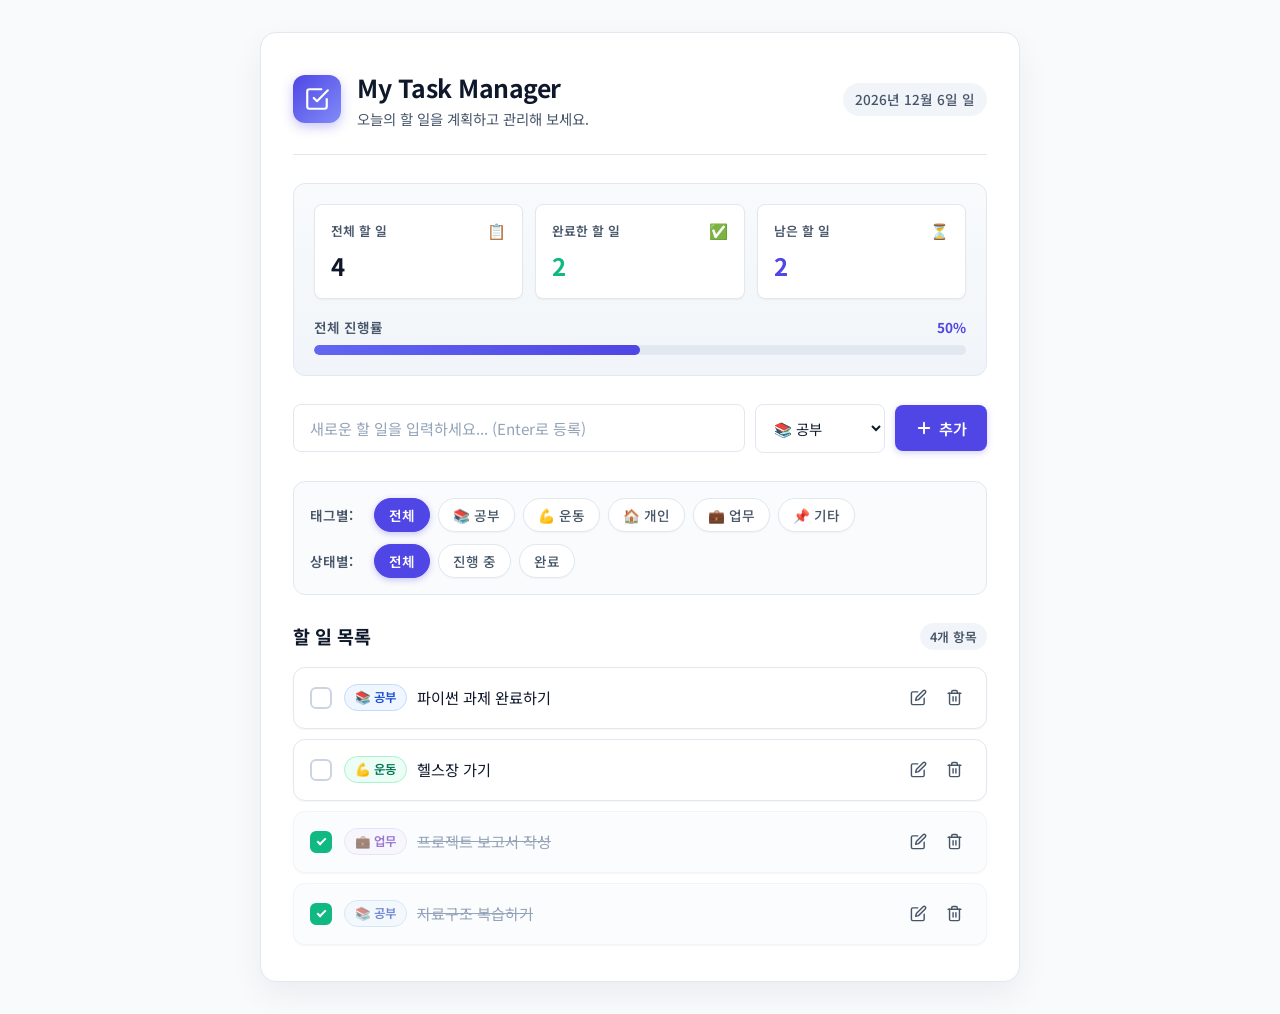
==== index.html @ 98543027 "Add My Task Manager and development notes" ====
<!DOCTYPE html>
<html lang="ko">
<head>
  <meta charset="UTF-8">
  <meta name="viewport" content="width=device-width, initial-scale=1.0">
  <title>My Task Manager - 태그 및 필터 기반 할 일 관리</title>
  <!-- 구글 폰트 (Pretendard 대체용 Noto Sans KR) -->
  <link rel="preconnect" href="https://fonts.googleapis.com">
  <link rel="preconnect" href="https://fonts.gstatic.com" crossorigin>
  <link href="https://fonts.googleapis.com/css2?family=Noto+Sans+KR:wght@300;400;500;600;700&display=swap" rel="stylesheet">
  <!-- 외부 스타일시트 연결 -->
  <link rel="stylesheet" href="style.css">
</head>
<body>
  <!-- 메인 위젯 컨테이너 -->
  <main class="app-container">
    <!-- 헤더 영역 -->
    <header class="app-header">
      <div class="header-icon-wrapper">
        <svg class="header-icon" viewBox="0 0 24 24" fill="none" stroke="currentColor" stroke-width="2" stroke-linecap="round" stroke-linejoin="round">
          <path d="M9 11l3 3L22 4"></path>
          <path d="M21 12v7a2 2 0 0 1-2 2H5a2 2 0 0 1-2-2V5a2 2 0 0 1 2-2h11"></path>
        </svg>
      </div>
      <div class="header-content">
        <h1 class="app-title">My Task Manager</h1>
        <p class="app-subtitle">오늘의 할 일을 계획하고 관리해 보세요.</p>
      </div>
      <div class="header-date" id="current-date-display"></div>
    </header>

    <!-- 진행 현황 대시보드 섹션 -->
    <section class="stats-card-container" aria-label="진행 현황 대시보드">
      <div class="stats-grid">
        <!-- 전체 할 일 카드 -->
        <div class="stat-card">
          <div class="stat-card-header">
            <span class="stat-label">전체 할 일</span>
            <span class="stat-icon-badge total">📋</span>
          </div>
          <div class="stat-value" id="stat-total">0</div>
        </div>

        <!-- 완료한 할 일 카드 -->
        <div class="stat-card">
          <div class="stat-card-header">
            <span class="stat-label">완료한 할 일</span>
            <span class="stat-icon-badge completed">✅</span>
          </div>
          <div class="stat-value" id="stat-completed">0</div>
        </div>

        <!-- 남은 할 일 카드 -->
        <div class="stat-card">
          <div class="stat-card-header">
            <span class="stat-label">남은 할 일</span>
            <span class="stat-icon-badge pending">⏳</span>
          </div>
          <div class="stat-value" id="stat-pending">0</div>
        </div>
      </div>

      <!-- 진행률 바 섹션 -->
      <div class="progress-wrapper">
        <div class="progress-info">
          <span class="progress-title">전체 진행률</span>
          <span class="progress-percentage" id="progress-text">0%</span>
        </div>
        <div class="progress-bar-track" role="progressbar" aria-valuenow="0" aria-valuemin="0" aria-valuemax="100">
          <div class="progress-bar-fill" id="progress-fill" style="width: 0%;"></div>
        </div>
      </div>
    </section>

    <!-- 할 일 등록 입력 영역 -->
    <section class="input-card" aria-label="새로운 할 일 등록">
      <form id="todo-form" class="todo-form" autocomplete="off">
        <div class="form-row">
          <!-- 할 일 내용 입력 필드 -->
          <div class="input-field-group">
            <label for="todo-input" class="visually-hidden">할 일 내용</label>
            <input 
              type="text" 
              id="todo-input" 
              class="todo-input" 
              placeholder="새로운 할 일을 입력하세요... (Enter로 등록)" 
              maxlength="150"
              required
            >
          </div>

          <!-- 태그 선택 드롭다운 -->
          <div class="select-field-group">
            <label for="todo-tag-select" class="visually-hidden">태그 선택</label>
            <select id="todo-tag-select" class="todo-tag-select">
              <option value="공부">📚 공부</option>
              <option value="운동">💪 운동</option>
              <option value="개인">🏠 개인</option>
              <option value="업무">💼 업무</option>
              <option value="기타">📌 기타</option>
            </select>
          </div>

          <!-- 추가 버튼 -->
          <button type="submit" id="add-btn" class="btn btn-primary add-btn">
            <svg class="btn-icon" viewBox="0 0 24 24" fill="none" stroke="currentColor" stroke-width="2.5" stroke-linecap="round" stroke-linejoin="round">
              <line x1="12" y1="5" x2="12" y2="19"></line>
              <line x1="5" y1="12" x2="19" y2="12"></line>
            </svg>
            <span>추가</span>
          </button>
        </div>
        <!-- 입력 유효성 피드백 메시지 (경고 등) -->
        <p id="input-error" class="input-error-msg" style="display: none;"></p>
      </form>
    </section>

    <!-- 필터 영역 (태그 필터 + 상태 필터) -->
    <section class="filter-section" aria-label="할 일 필터링 옵션">
      <!-- 태그별 필터 버튼 그룹 -->
      <div class="filter-group">
        <span class="filter-label">태그별:</span>
        <div class="filter-buttons-wrapper" id="tag-filter-group" role="group" aria-label="태그별 필터">
          <button type="button" class="filter-chip active" data-tag="ALL">전체</button>
          <button type="button" class="filter-chip" data-tag="공부">📚 공부</button>
          <button type="button" class="filter-chip" data-tag="운동">💪 운동</button>
          <button type="button" class="filter-chip" data-tag="개인">🏠 개인</button>
          <button type="button" class="filter-chip" data-tag="업무">💼 업무</button>
          <button type="button" class="filter-chip" data-tag="기타">📌 기타</button>
        </div>
      </div>

      <!-- 완료 상태별 필터 버튼 그룹 -->
      <div class="filter-group">
        <span class="filter-label">상태별:</span>
        <div class="filter-buttons-wrapper" id="status-filter-group" role="group" aria-label="완료 상태 필터">
          <button type="button" class="filter-chip active" data-status="ALL">전체</button>
          <button type="button" class="filter-chip" data-status="ACTIVE">진행 중</button>
          <button type="button" class="filter-chip" data-status="COMPLETED">완료</button>
        </div>
      </div>
    </section>

    <!-- 할 일 목록 영역 -->
    <section class="todo-list-section" aria-label="할 일 목록">
      <div class="list-header">
        <h2 class="list-title">할 일 목록</h2>
        <span class="list-count-badge" id="list-count-badge">0개 항목</span>
      </div>

      <!-- 할 일 아이템 목록 (UL) -->
      <ul id="todo-list" class="todo-list" aria-live="polite">
        <!-- JavaScript에 의해 동적으로 렌더링됩니다 -->
      </ul>

      <!-- 빈 상태 (Empty State) 메시지 안내 영역 -->
      <div id="empty-state" class="empty-state" style="display: none;">
        <div class="empty-icon-wrapper">
          <svg class="empty-icon" viewBox="0 0 24 24" fill="none" stroke="currentColor" stroke-width="1.5">
            <circle cx="12" cy="12" r="10"></circle>
            <path d="M8 12h8"></path>
          </svg>
        </div>
        <h3 class="empty-title" id="empty-title">등록된 할 일이 없습니다.</h3>
        <p class="empty-desc" id="empty-desc">새로운 할 일을 추가하여 하루를 계획해 보세요!</p>
      </div>
    </section>
  </main>

  <!-- 자바스크립트 파일 연결 -->
  <script src="script.js"></script>
</body>
</html>
---- style.css ----
/* ==========================================================================
   My Task Manager - Style Sheets
   10년차 시니어 프론트엔드 & UI/UX 디자이너 감성의 모던 미니멀 스타일
   ========================================================================== */

/* --------------------------------------------------------------------------
   1. CSS Reset & Global Variables
   -------------------------------------------------------------------------- */
:root {
  /* 주요 테마 색상 (Indigo & Blue System) */
  --primary: #4f46e5;
  --primary-hover: #4338ca;
  --primary-light: #eef2ff;
  --primary-focus-ring: rgba(79, 70, 229, 0.25);

  /* 중립 색상 (Neutrals & Backgrounds) */
  --bg-page: #f8fafc;
  --bg-card: #ffffff;
  --bg-input: #ffffff;
  --bg-hover: #f1f5f9;

  /* 텍스트 색상 */
  --text-main: #0f172a;
  --text-secondary: #475569;
  --text-muted: #94a3b8;
  --text-completed: #94a3b8;

  /* 테두리 색상 */
  --border-light: #e2e8f0;
  --border-subtle: #f1f5f9;
  --border-focus: #6366f1;

  /* 기능성 색상 (Alerts & Status) */
  --danger: #ef4444;
  --danger-hover: #dc2626;
  --danger-light: #fef2f2;
  --success: #10b981;
  --success-light: #ecfdf5;

  /* 태그별 고유 테마 색상 (배경, 텍스트, 테두리) */
  --tag-study-bg: #eff6ff;
  --tag-study-text: #1d4ed8;
  --tag-study-border: #bfdbfe;

  --tag-workout-bg: #ecfdf5;
  --tag-workout-text: #047857;
  --tag-workout-border: #a7f3d0;

  --tag-personal-bg: #fffbeb;
  --tag-personal-text: #b45309;
  --tag-personal-border: #fde68a;

  --tag-work-bg: #f5f3ff;
  --tag-work-text: #6d28d9;
  --tag-work-border: #ddd6fe;

  --tag-other-bg: #f1f5f9;
  --tag-other-text: #334155;
  --tag-other-border: #cbd5e1;

  /* 그림자 시스템 (Layered Elevation) */
  --shadow-xs: 0 1px 2px rgba(0, 0, 0, 0.04);
  --shadow-sm: 0 1px 3px rgba(0, 0, 0, 0.06), 0 1px 2px rgba(0, 0, 0, 0.04);
  --shadow-md: 0 4px 6px -1px rgba(0, 0, 0, 0.07), 0 2px 4px -2px rgba(0, 0, 0, 0.05);
  --shadow-lg: 0 10px 15px -3px rgba(0, 0, 0, 0.08), 0 4px 6px -4px rgba(0, 0, 0, 0.04);
  --shadow-card: 0 12px 32px rgba(15, 23, 42, 0.06);

  /* 타이포그래피 */
  --font-family: 'Noto Sans KR', -apple-system, BlinkMacSystemFont, 'Segoe UI', Roboto, Helvetica, Arial, sans-serif;
  --radius-sm: 8px;
  --radius-md: 12px;
  --radius-lg: 16px;
  --radius-full: 9999px;

  /* 트랜지션 */
  --transition-fast: 0.15s ease;
  --transition-normal: 0.25s ease;
}

*, *::before, *::after {
  box-sizing: border-box;
  margin: 0;
  padding: 0;
}

body {
  font-family: var(--font-family);
  background-color: var(--bg-page);
  color: var(--text-main);
  line-height: 1.5;
  min-height: 100vh;
  padding: 32px 16px;
  display: flex;
  justify-content: center;
  align-items: flex-start;
  -webkit-font-smoothing: antialiased;
  -moz-osx-font-smoothing: grayscale;
}

/* 접근성 숨김 처리 */
.visually-hidden {
  position: absolute;
  width: 1px;
  height: 1px;
  padding: 0;
  margin: -1px;
  overflow: hidden;
  clip: rect(0, 0, 0, 0);
  white-space: nowrap;
  border: 0;
}

/* --------------------------------------------------------------------------
   2. Main Container Layout
   -------------------------------------------------------------------------- */
.app-container {
  width: 100%;
  max-width: 760px;
  background-color: var(--bg-card);
  border-radius: var(--radius-lg);
  box-shadow: var(--shadow-card);
  border: 1px solid var(--border-light);
  padding: 36px 32px;
  display: flex;
  flex-direction: column;
  gap: 28px;
  animation: fadeIn 0.4s ease-out;
}

@keyframes fadeIn {
  from {
    opacity: 0;
    transform: translateY(10px);
  }
  to {
    opacity: 1;
    transform: translateY(0);
  }
}

/* --------------------------------------------------------------------------
   3. App Header
   -------------------------------------------------------------------------- */
.app-header {
  display: flex;
  align-items: center;
  gap: 16px;
  padding-bottom: 24px;
  border-bottom: 1px solid var(--border-light);
  position: relative;
}

.header-icon-wrapper {
  width: 48px;
  height: 48px;
  background: linear-gradient(135deg, var(--primary), #818cf8);
  border-radius: var(--radius-md);
  display: flex;
  align-items: center;
  justify-content: center;
  color: #ffffff;
  flex-shrink: 0;
  box-shadow: 0 4px 12px rgba(79, 70, 229, 0.3);
}

.header-icon {
  width: 26px;
  height: 26px;
}

.header-content {
  flex: 1;
}

.app-title {
  font-size: 1.55rem;
  font-weight: 700;
  color: var(--text-main);
  letter-spacing: -0.02em;
}

.app-subtitle {
  font-size: 0.9rem;
  color: var(--text-secondary);
  margin-top: 2px;
}

.header-date {
  font-size: 0.85rem;
  color: var(--text-secondary);
  font-weight: 500;
  background: var(--bg-hover);
  padding: 6px 12px;
  border-radius: var(--radius-full);
}

/* --------------------------------------------------------------------------
   4. Stats & Progress Dashboard
   -------------------------------------------------------------------------- */
.stats-card-container {
  background: linear-gradient(180deg, #f8fafc 0%, #f1f5f9 100%);
  border-radius: var(--radius-md);
  padding: 20px;
  border: 1px solid var(--border-light);
  display: flex;
  flex-direction: column;
  gap: 18px;
}

.stats-grid {
  display: grid;
  grid-template-columns: repeat(3, 1fr);
  gap: 12px;
}

.stat-card {
  background: var(--bg-card);
  border-radius: var(--radius-sm);
  padding: 14px 16px;
  border: 1px solid var(--border-light);
  box-shadow: var(--shadow-xs);
  transition: transform var(--transition-fast), box-shadow var(--transition-fast);
}

.stat-card:hover {
  transform: translateY(-2px);
  box-shadow: var(--shadow-sm);
}

.stat-card-header {
  display: flex;
  align-items: center;
  justify-content: space-between;
  margin-bottom: 6px;
}

.stat-label {
  font-size: 0.8rem;
  font-weight: 600;
  color: var(--text-secondary);
}

.stat-icon-badge {
  font-size: 0.95rem;
}

.stat-value {
  font-size: 1.5rem;
  font-weight: 700;
  color: var(--text-main);
}

#stat-completed {
  color: var(--success);
}

#stat-pending {
  color: var(--primary);
}

/* 진행률 바 */
.progress-wrapper {
  display: flex;
  flex-direction: column;
  gap: 8px;
}

.progress-info {
  display: flex;
  justify-content: space-between;
  align-items: center;
  font-size: 0.85rem;
  font-weight: 600;
}

.progress-title {
  color: var(--text-secondary);
}

.progress-percentage {
  color: var(--primary);
  font-weight: 700;
}

.progress-bar-track {
  width: 100%;
  height: 10px;
  background-color: #e2e8f0;
  border-radius: var(--radius-full);
  overflow: hidden;
  position: relative;
}

.progress-bar-fill {
  height: 100%;
  background: linear-gradient(90deg, #6366f1, var(--primary));
  border-radius: var(--radius-full);
  transition: width 0.4s cubic-bezier(0.4, 0, 0.2, 1);
}

/* --------------------------------------------------------------------------
   5. Todo Input Section
   -------------------------------------------------------------------------- */
.input-card {
  background: var(--bg-card);
  border-radius: var(--radius-md);
}

.form-row {
  display: flex;
  gap: 10px;
  align-items: center;
}

.input-field-group {
  flex: 1;
  position: relative;
}

.todo-input {
  width: 100%;
  padding: 12px 16px;
  font-size: 0.95rem;
  font-family: inherit;
  color: var(--text-main);
  background-color: var(--bg-input);
  border: 1.5px solid var(--border-light);
  border-radius: var(--radius-sm);
  outline: none;
  transition: border-color var(--transition-fast), box-shadow var(--transition-fast);
}

.todo-input:focus {
  border-color: var(--border-focus);
  box-shadow: 0 0 0 3px var(--primary-focus-ring);
}

.todo-input::placeholder {
  color: var(--text-muted);
}

.select-field-group {
  width: 130px;
  flex-shrink: 0;
}

.todo-tag-select {
  width: 100%;
  padding: 12px 14px;
  font-size: 0.9rem;
  font-family: inherit;
  color: var(--text-main);
  background-color: var(--bg-input);
  border: 1.5px solid var(--border-light);
  border-radius: var(--radius-sm);
  outline: none;
  cursor: pointer;
  transition: border-color var(--transition-fast), box-shadow var(--transition-fast);
}

.todo-tag-select:focus {
  border-color: var(--border-focus);
  box-shadow: 0 0 0 3px var(--primary-focus-ring);
}

/* 공통 버튼 */
.btn {
  display: inline-flex;
  align-items: center;
  justify-content: center;
  gap: 6px;
  padding: 12px 20px;
  font-size: 0.95rem;
  font-weight: 600;
  font-family: inherit;
  border-radius: var(--radius-sm);
  border: none;
  cursor: pointer;
  transition: background-color var(--transition-fast), transform var(--transition-fast), box-shadow var(--transition-fast);
  white-space: nowrap;
}

.btn-primary {
  background-color: var(--primary);
  color: #ffffff;
  box-shadow: 0 2px 6px rgba(79, 70, 229, 0.25);
}

.btn-primary:hover {
  background-color: var(--primary-hover);
  box-shadow: 0 4px 10px rgba(79, 70, 229, 0.35);
}

.btn-primary:active {
  transform: scale(0.98);
}

.btn-icon {
  width: 18px;
  height: 18px;
}

.input-error-msg {
  color: var(--danger);
  font-size: 0.85rem;
  margin-top: 8px;
  font-weight: 500;
  animation: shake 0.3s ease-in-out;
}

@keyframes shake {
  0%, 100% { transform: translateX(0); }
  25% { transform: translateX(-4px); }
  75% { transform: translateX(4px); }
}

/* --------------------------------------------------------------------------
   6. Filters Section (Tag & Status Filters)
   -------------------------------------------------------------------------- */
.filter-section {
  display: flex;
  flex-direction: column;
  gap: 12px;
  background-color: #fafbfd;
  padding: 16px;
  border-radius: var(--radius-md);
  border: 1px solid var(--border-light);
}

.filter-group {
  display: flex;
  align-items: center;
  gap: 12px;
  flex-wrap: wrap;
}

.filter-label {
  font-size: 0.85rem;
  font-weight: 600;
  color: var(--text-secondary);
  min-width: 52px;
}

.filter-buttons-wrapper {
  display: flex;
  flex-wrap: wrap;
  gap: 8px;
  flex: 1;
}

/* 필터 칩(버튼) 스타일 */
.filter-chip {
  padding: 6px 14px;
  font-size: 0.85rem;
  font-weight: 500;
  font-family: inherit;
  color: var(--text-secondary);
  background-color: #ffffff;
  border: 1px solid var(--border-light);
  border-radius: var(--radius-full);
  cursor: pointer;
  transition: all var(--transition-fast);
  box-shadow: var(--shadow-xs);
  user-select: none;
}

.filter-chip:hover {
  background-color: var(--bg-hover);
  color: var(--text-main);
  border-color: #cbd5e1;
}

/* 활성화된 필터 칩 스타일 */
.filter-chip.active {
  background-color: var(--primary);
  color: #ffffff;
  border-color: var(--primary);
  font-weight: 600;
  box-shadow: 0 2px 6px rgba(79, 70, 229, 0.3);
}

/* --------------------------------------------------------------------------
   7. Todo List Section
   -------------------------------------------------------------------------- */
.todo-list-section {
  display: flex;
  flex-direction: column;
  gap: 16px;
}

.list-header {
  display: flex;
  align-items: center;
  justify-content: space-between;
}

.list-title {
  font-size: 1.15rem;
  font-weight: 700;
  color: var(--text-main);
}

.list-count-badge {
  font-size: 0.8rem;
  font-weight: 600;
  color: var(--text-secondary);
  background: var(--bg-hover);
  padding: 4px 10px;
  border-radius: var(--radius-full);
}

.todo-list {
  list-style: none;
  display: flex;
  flex-direction: column;
  gap: 10px;
}

/* 개별 할 일 아이템 카드 */
.todo-item {
  background-color: #ffffff;
  border: 1px solid var(--border-light);
  border-radius: var(--radius-md);
  padding: 14px 16px;
  display: flex;
  align-items: center;
  gap: 12px;
  box-shadow: var(--shadow-xs);
  transition: all var(--transition-normal);
}

.todo-item:hover {
  box-shadow: var(--shadow-md);
  border-color: #cbd5e1;
}

/* 완료된 상태의 카드 */
.todo-item.completed {
  background-color: #fbfcfd;
  border-color: var(--border-subtle);
}

.todo-item.completed .todo-text {
  text-decoration: line-through;
  color: var(--text-completed);
}

.todo-item.completed .tag-badge {
  opacity: 0.65;
  filter: grayscale(20%);
}

/* 체크박스 커스텀 */
.checkbox-container {
  display: flex;
  align-items: center;
  cursor: pointer;
  position: relative;
  user-select: none;
}

.todo-checkbox {
  appearance: none;
  -webkit-appearance: none;
  width: 22px;
  height: 22px;
  border: 2px solid #cbd5e1;
  border-radius: 6px;
  background-color: #ffffff;
  cursor: pointer;
  display: flex;
  align-items: center;
  justify-content: center;
  transition: all var(--transition-fast);
  outline: none;
}

.todo-checkbox:hover {
  border-color: var(--primary);
}

.todo-checkbox:checked {
  background-color: var(--success);
  border-color: var(--success);
}

.todo-checkbox:checked::after {
  content: '';
  width: 5px;
  height: 9px;
  border: solid white;
  border-width: 0 2px 2px 0;
  transform: rotate(45deg);
  margin-bottom: 2px;
}

.todo-checkbox:focus {
  box-shadow: 0 0 0 3px var(--primary-focus-ring);
}

/* 할 일 텍스트 */
.todo-content-area {
  flex: 1;
  min-width: 0;
  display: flex;
  align-items: center;
  gap: 10px;
  flex-wrap: wrap;
}

.todo-text {
  font-size: 0.95rem;
  color: var(--text-main);
  word-break: break-word;
  transition: color var(--transition-fast);
}

/* 태그 배지 공통 */
.tag-badge {
  display: inline-flex;
  align-items: center;
  gap: 4px;
  padding: 3px 10px;
  font-size: 0.78rem;
  font-weight: 600;
  border-radius: var(--radius-full);
  border: 1px solid transparent;
  flex-shrink: 0;
  transition: opacity var(--transition-fast);
}

/* 태그별 고유 배지 색상 */
.tag-badge[data-tag="공부"] {
  background-color: var(--tag-study-bg);
  color: var(--tag-study-text);
  border-color: var(--tag-study-border);
}

.tag-badge[data-tag="운동"] {
  background-color: var(--tag-workout-bg);
  color: var(--tag-workout-text);
  border-color: var(--tag-workout-border);
}

.tag-badge[data-tag="개인"] {
  background-color: var(--tag-personal-bg);
  color: var(--tag-personal-text);
  border-color: var(--tag-personal-border);
}

.tag-badge[data-tag="업무"] {
  background-color: var(--tag-work-bg);
  color: var(--tag-work-text);
  border-color: var(--tag-work-border);
}

.tag-badge[data-tag="기타"] {
  background-color: var(--tag-other-bg);
  color: var(--tag-other-text);
  border-color: var(--tag-other-border);
}

/* 작업 액션 버튼들 (수정, 삭제) */
.todo-actions {
  display: flex;
  align-items: center;
  gap: 4px;
  flex-shrink: 0;
}

.action-btn {
  background: none;
  border: none;
  width: 32px;
  height: 32px;
  border-radius: var(--radius-sm);
  display: flex;
  align-items: center;
  justify-content: center;
  cursor: pointer;
  color: var(--text-secondary);
  transition: all var(--transition-fast);
}

.action-btn:hover {
  background-color: var(--bg-hover);
  color: var(--text-main);
}

.action-btn.edit-btn:hover {
  color: var(--primary);
  background-color: var(--primary-light);
}

.action-btn.delete-btn:hover {
  color: var(--danger);
  background-color: var(--danger-light);
}

.action-icon {
  width: 17px;
  height: 17px;
}

/* --------------------------------------------------------------------------
   8. Inline Edit Form in Todo Card
   -------------------------------------------------------------------------- */
.todo-edit-form {
  display: flex;
  width: 100%;
  gap: 8px;
  align-items: center;
  flex-wrap: wrap;
}

.edit-input {
  flex: 1;
  min-width: 160px;
  padding: 8px 12px;
  font-size: 0.95rem;
  font-family: inherit;
  border: 1.5px solid var(--border-focus);
  border-radius: var(--radius-sm);
  outline: none;
  box-shadow: 0 0 0 2px var(--primary-focus-ring);
}

.edit-select {
  width: 120px;
  padding: 8px 10px;
  font-size: 0.85rem;
  font-family: inherit;
  border: 1.5px solid var(--border-light);
  border-radius: var(--radius-sm);
  outline: none;
  background-color: #ffffff;
  cursor: pointer;
}

.edit-actions {
  display: flex;
  gap: 6px;
}

.btn-sm {
  padding: 6px 12px;
  font-size: 0.85rem;
  border-radius: var(--radius-sm);
}

.btn-save {
  background-color: var(--primary);
  color: #ffffff;
}

.btn-save:hover {
  background-color: var(--primary-hover);
}

.btn-cancel {
  background-color: var(--bg-hover);
  color: var(--text-secondary);
  border: 1px solid var(--border-light);
}

.btn-cancel:hover {
  background-color: #e2e8f0;
  color: var(--text-main);
}

/* --------------------------------------------------------------------------
   9. Empty State
   -------------------------------------------------------------------------- */
.empty-state {
  text-align: center;
  padding: 48px 20px;
  background-color: #fafbfc;
  border-radius: var(--radius-md);
  border: 1.5px dashed var(--border-light);
  display: flex;
  flex-direction: column;
  align-items: center;
  justify-content: center;
}

.empty-icon-wrapper {
  width: 56px;
  height: 56px;
  background-color: var(--bg-hover);
  border-radius: 50%;
  display: flex;
  align-items: center;
  justify-content: center;
  margin-bottom: 12px;
  color: var(--text-muted);
}

.empty-icon {
  width: 28px;
  height: 28px;
}

.empty-title {
  font-size: 1.05rem;
  font-weight: 600;
  color: var(--text-secondary);
  margin-bottom: 4px;
}

.empty-desc {
  font-size: 0.875rem;
  color: var(--text-muted);
}

/* --------------------------------------------------------------------------
   10. Responsive Design (Mobile & Tablet)
   -------------------------------------------------------------------------- */
@media (max-width: 640px) {
  body {
    padding: 12px 8px;
  }

  .app-container {
    padding: 24px 16px;
    gap: 20px;
    border-radius: var(--radius-md);
  }

  .app-header {
    flex-direction: column;
    align-items: flex-start;
    gap: 12px;
  }

  .header-date {
    align-self: flex-start;
  }

  .stats-grid {
    grid-template-columns: 1fr;
    gap: 8px;
  }

  .form-row {
    flex-direction: column;
    align-items: stretch;
    gap: 8px;
  }

  .select-field-group {
    width: 100%;
  }

  .add-btn {
    width: 100%;
    padding: 12px;
  }

  .filter-group {
    flex-direction: column;
    align-items: flex-start;
    gap: 6px;
  }

  .filter-buttons-wrapper {
    width: 100%;
    overflow-x: auto;
    padding-bottom: 4px;
  }

  .todo-item {
    padding: 12px;
  }

  .todo-edit-form {
    flex-direction: column;
    align-items: stretch;
  }

  .edit-select, .edit-actions {
    width: 100%;
  }

  .edit-actions {
    justify-content: flex-end;
  }
}
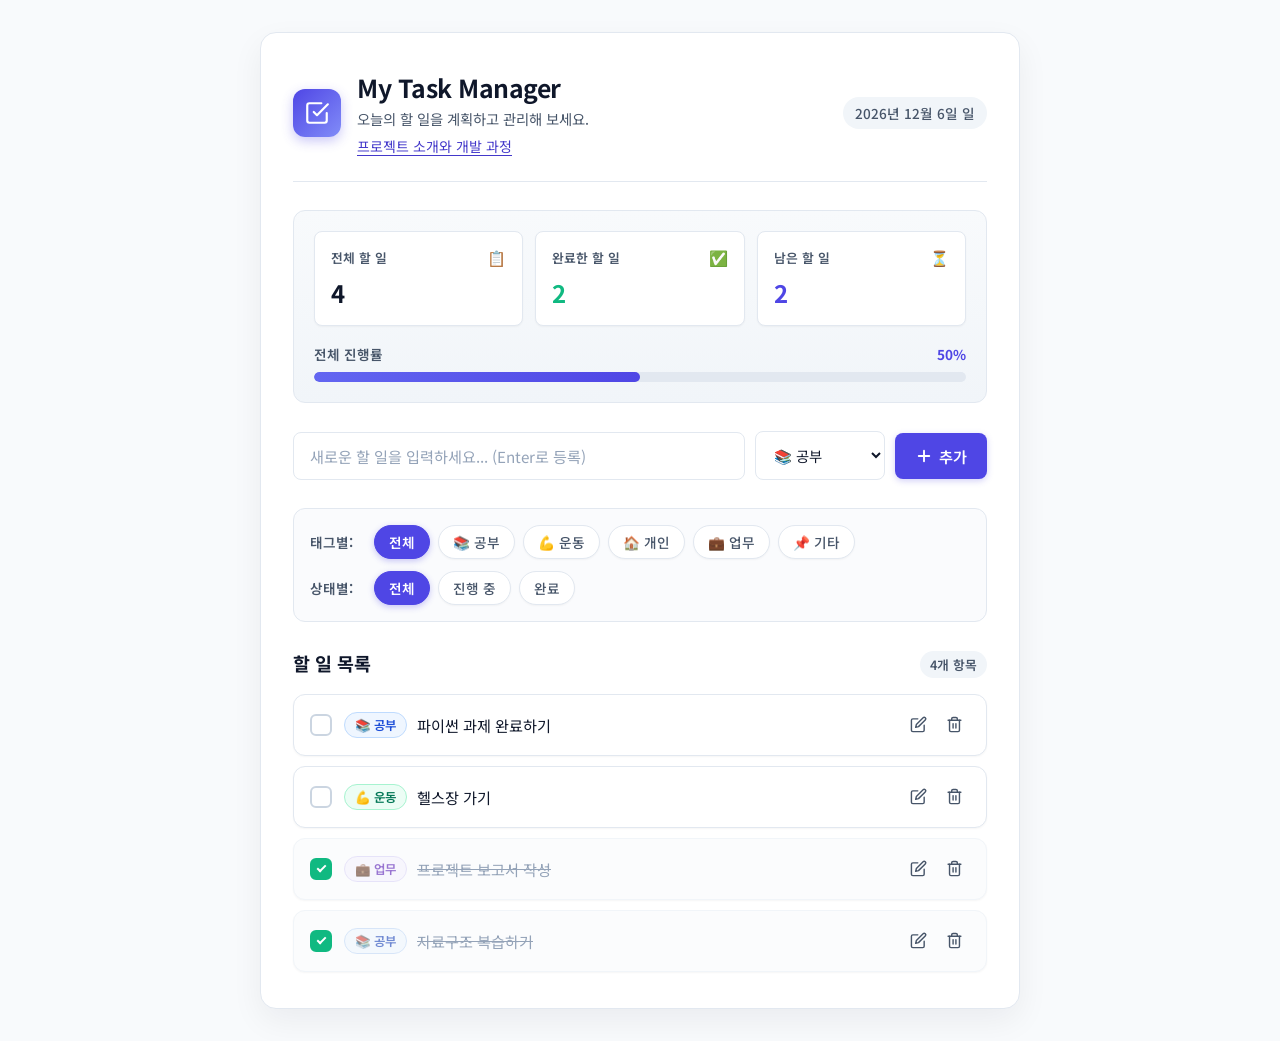
==== commit 073f685d: "Introduce the project through its planning notes and six development screenshots" ====
--- a/index.html
+++ b/index.html
@@ -25,6 +25,7 @@
       <div class="header-content">
         <h1 class="app-title">My Task Manager</h1>
         <p class="app-subtitle">오늘의 할 일을 계획하고 관리해 보세요.</p>
+        <a class="project-link" href="about.html">프로젝트 소개와 개발 과정</a>
       </div>
       <div class="header-date" id="current-date-display"></div>
     </header>
--- a/style.css
+++ b/style.css
@@ -172,6 +172,14 @@
   flex: 1;
 }
 
+.project-link {
+  display: inline-block;
+  margin-top: 0.4rem;
+  color: var(--primary-hover);
+  font-size: 0.875rem;
+  text-underline-offset: 0.2em;
+}
+
 .app-title {
   font-size: 1.55rem;
   font-weight: 700;
